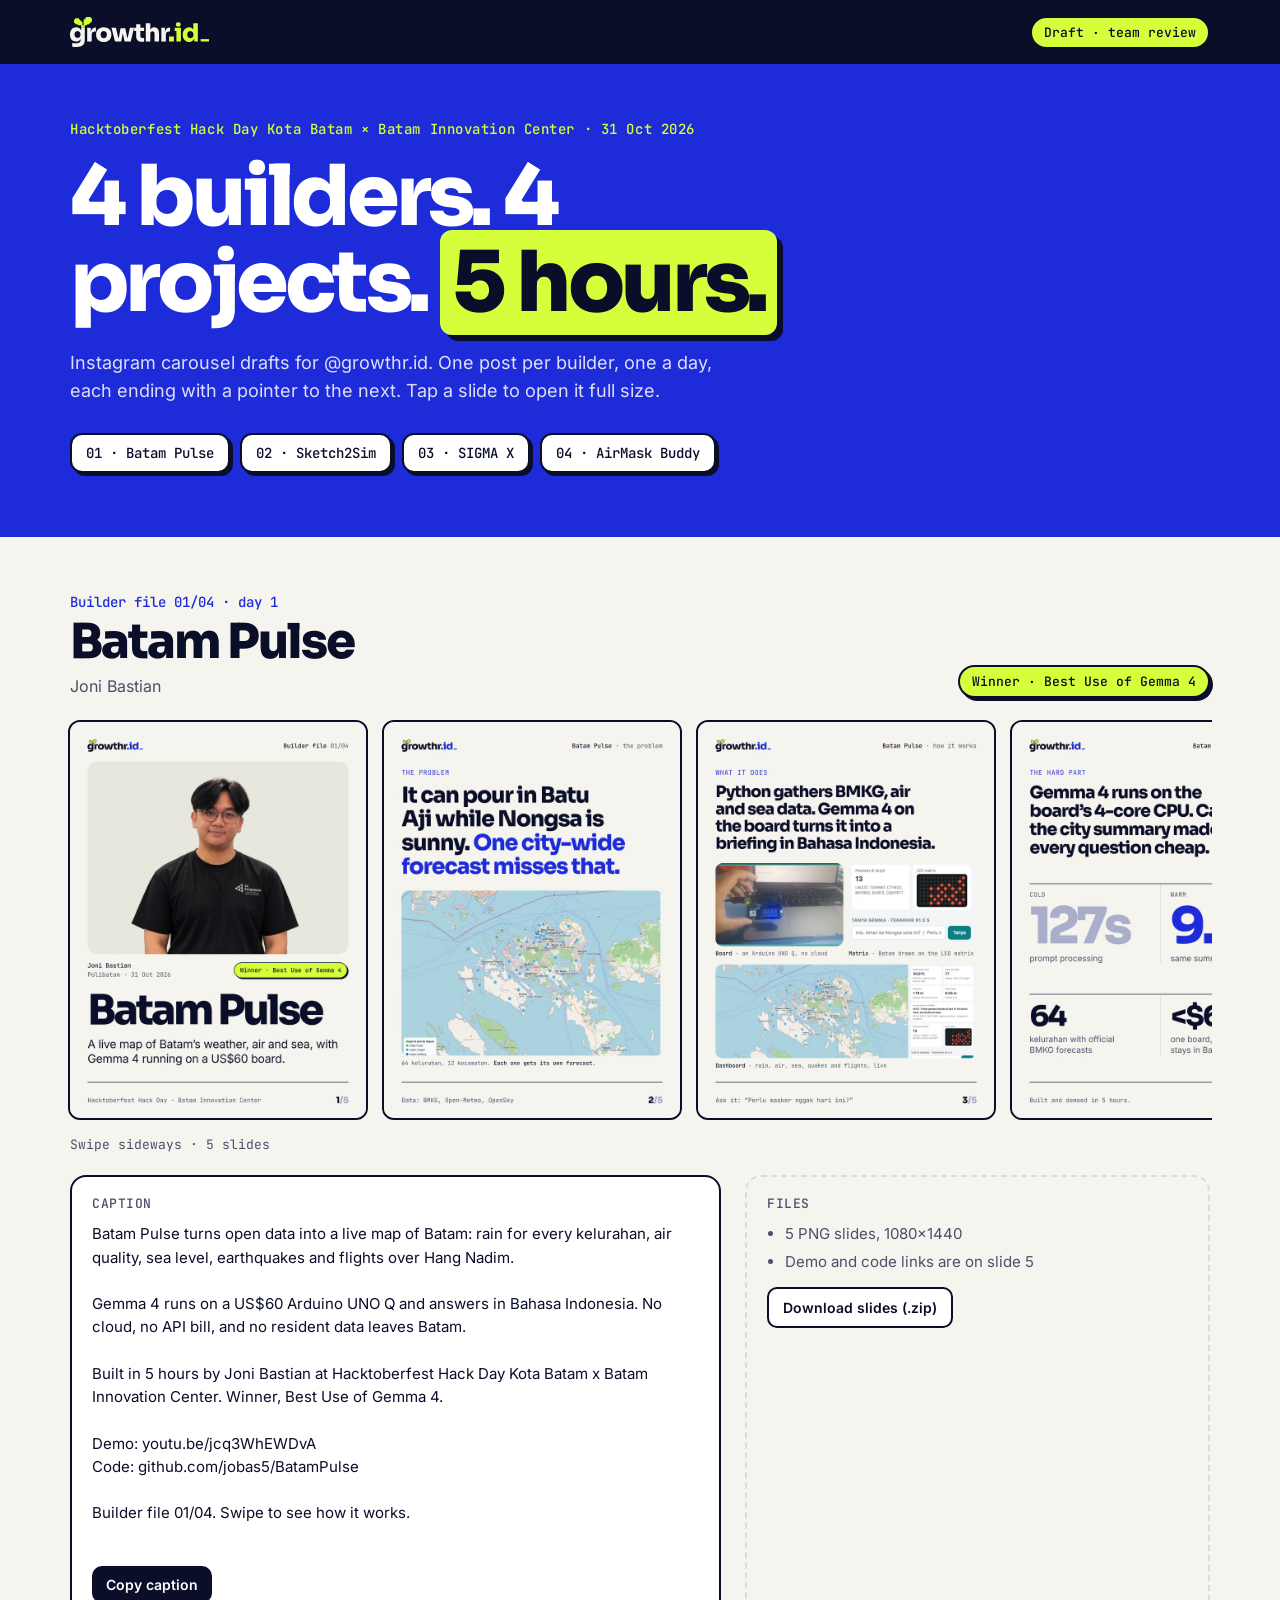
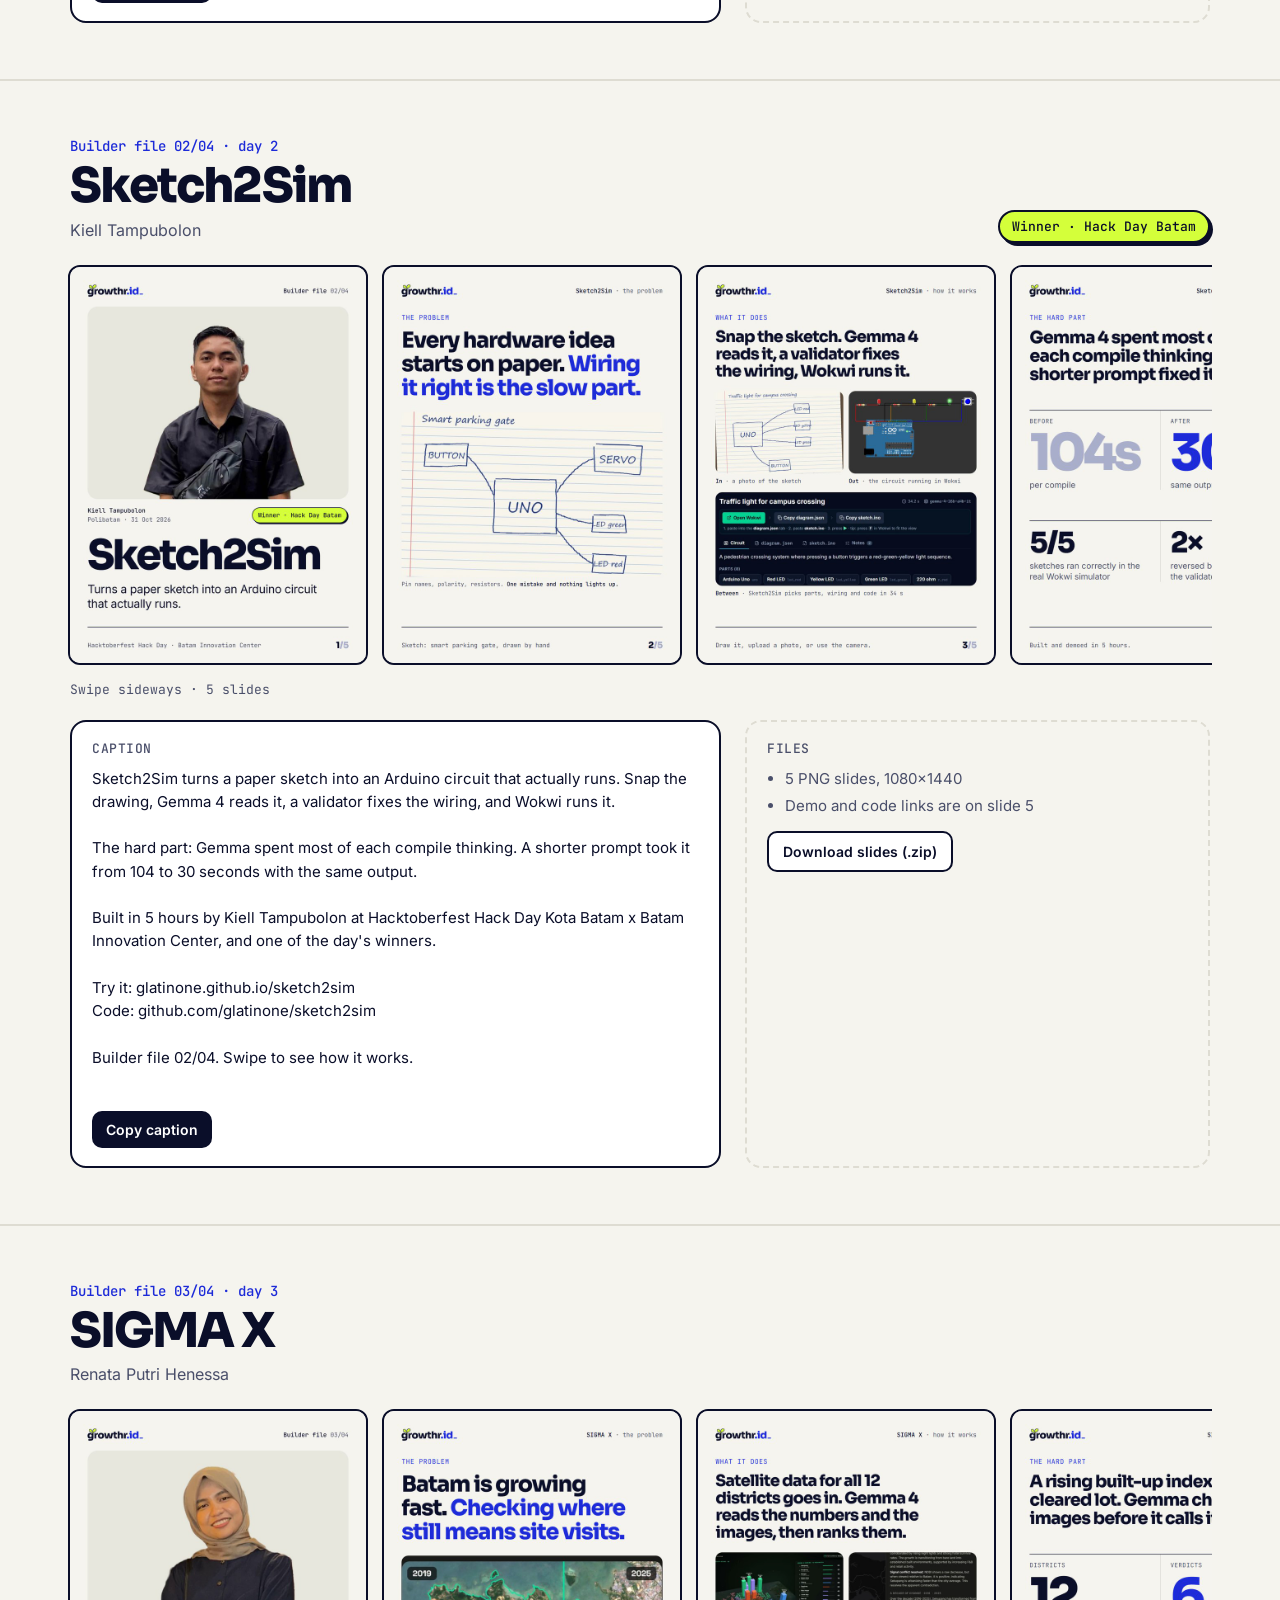
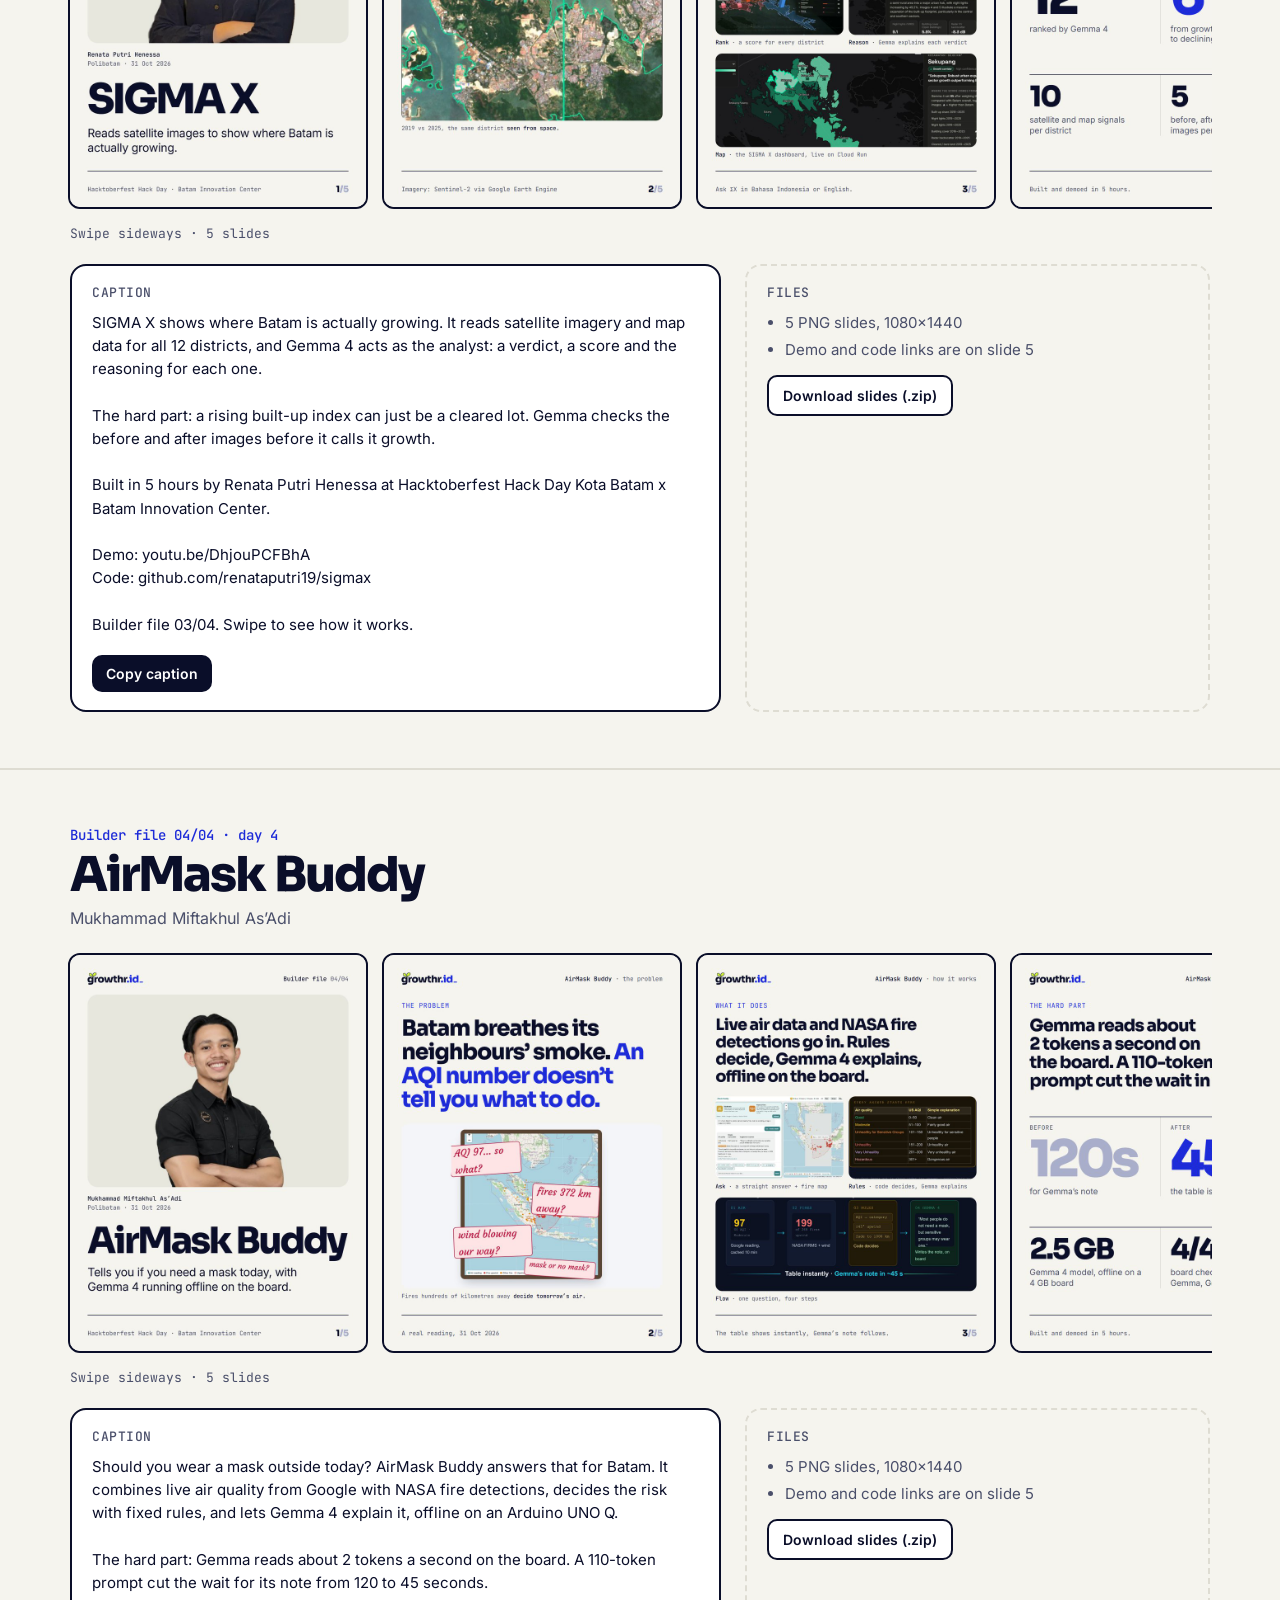
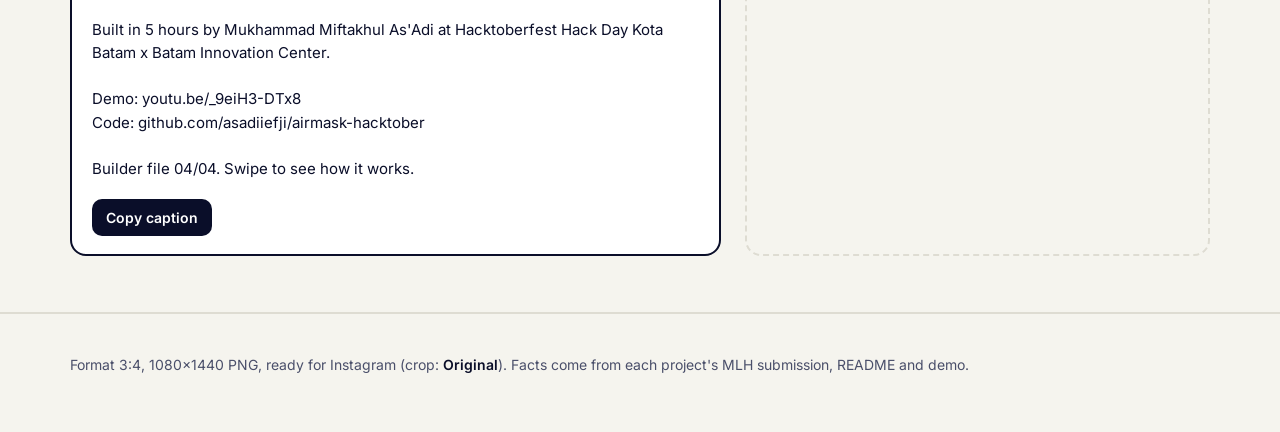
==== index.html @ 1b46425c "Hack Day Batam builder files: carousel preview" ====
<!doctype html>
<html lang="en">
<head>
<meta charset="utf-8">
<meta name="viewport" content="width=device-width, initial-scale=1, viewport-fit=cover">
<meta name="robots" content="noindex, nofollow">
<title>Hack Day Batam · Builder files</title>
<meta property="og:title" content="Hack Day Batam · Builder files (draft)">
<meta property="og:description" content="Instagram carousel drafts for @growthr.id: 4 builders, 4 projects, 5 hours.">
<meta property="og:image" content="slides/joni/slide-01.jpg">
<link rel="icon" href="img/mark.svg">
<link rel="stylesheet" href="fonts/fonts.css">
<style>
/* Layout: growthr.id site language. Ink nav, blue hero with a lime highlight, paper body; each builder is a
   section with a swipeable 3:4 strip (like the IG carousel), the caption, and downloads. Single light theme by choice. */
:root{--ink:#0a0e29;--blue:#1d2bd8;--lime:#d4ff3a;--paper:#f5f4ee;--white:#fff;--mute:#4a4f6a;--line:#dedcd2;
  --display:"Sora","Arial Black",Arial,sans-serif;--body:"Inter","Segoe UI",Arial,sans-serif;--mono:"JetBrains Mono",Consolas,monospace;
  color-scheme:light}
*{box-sizing:border-box}
html,body{margin:0}
body{background:var(--paper);color:var(--ink);font-family:var(--body);font-size:16px;line-height:1.55;-webkit-font-smoothing:antialiased}
a{color:inherit}
.wrap{max-width:1180px;margin:0 auto;padding-inline:20px}
nav{background:var(--ink);color:var(--white);padding-top:env(safe-area-inset-top,0px)}
nav .wrap{display:flex;justify-content:space-between;align-items:center;gap:16px;height:64px}
nav img{height:30px;display:block}
.draft{font:500 13px var(--mono);background:var(--lime);color:var(--ink);padding:6px 12px;border-radius:999px;border:2px solid var(--ink);white-space:nowrap}
.hero{background:var(--blue);color:var(--white);padding-block:56px 64px}
.eyebrow{font:500 14px var(--mono);letter-spacing:.04em;color:var(--lime);margin:0}
h1{font-family:var(--display);font-weight:800;letter-spacing:-.045em;line-height:1.02;font-size:clamp(40px,7.5vw,84px);margin:16px 0 0;text-wrap:balance}
h1 mark{background:var(--lime);color:var(--ink);padding:0 .14em;border-radius:12px;box-shadow:6px 6px 0 var(--ink);-webkit-box-decoration-break:clone;box-decoration-break:clone}
.lede{max-width:60ch;margin:24px 0 0;font-size:18px;color:rgba(255,255,255,.85)}
.jump{display:flex;flex-wrap:wrap;gap:10px;margin-top:28px}
.jump a{font:500 14px var(--mono);text-decoration:none;background:var(--white);color:var(--ink);padding:9px 14px;border-radius:12px;border:2px solid var(--ink);box-shadow:3px 3px 0 var(--ink)}
.jump a:hover{transform:translate(-1px,-1px);box-shadow:4px 4px 0 var(--ink)}
.jump a:focus-visible,.btn:focus-visible{outline:3px solid var(--lime);outline-offset:3px}
section.b{padding-block:56px;border-bottom:2px solid var(--line)}
.bh{display:flex;flex-wrap:wrap;align-items:flex-end;justify-content:space-between;gap:12px 24px}
.no{font:500 14px var(--mono);color:var(--blue);margin:0}
h2{font-family:var(--display);font-weight:800;letter-spacing:-.04em;font-size:clamp(30px,4.6vw,48px);line-height:1.05;margin:6px 0 0}
.by{margin:6px 0 0;color:var(--mute)}
.win{font:500 13px var(--mono);background:var(--lime);padding:6px 12px;border-radius:999px;border:2px solid var(--ink);box-shadow:3px 3px 0 var(--ink);white-space:nowrap}
.strip{display:flex;gap:14px;overflow-x:auto;scroll-snap-type:x mandatory;padding:22px 2px 16px;margin-inline:-2px}
.strip a{flex:0 0 min(76vw,300px);scroll-snap-align:start;display:block}
.strip img{width:100%;aspect-ratio:3/4;display:block;border-radius:12px;border:2px solid var(--ink);background:var(--white)}
.hint{font:13px var(--mono);color:var(--mute);margin:0}
.grid{display:grid;grid-template-columns:minmax(0,1.4fr) minmax(0,1fr);gap:24px;margin-top:22px}
@media (max-width:760px){.grid{grid-template-columns:1fr}}
.cap{background:var(--white);border:2px solid var(--ink);border-radius:16px;padding:18px 20px;min-width:0}
.cap h3,.dl h3{font:500 13px var(--mono);letter-spacing:.04em;text-transform:uppercase;color:var(--mute);margin:0 0 10px}
.cap pre{white-space:pre-wrap;word-break:break-word;font:15px/1.55 var(--body);margin:0;max-height:330px;overflow:auto}
.btn{font:600 14px var(--body);background:var(--ink);color:var(--white);border:0;border-radius:10px;padding:10px 14px;cursor:pointer;text-decoration:none;display:inline-block}
.btn.alt{background:var(--white);color:var(--ink);border:2px solid var(--ink)}
.row{display:flex;flex-wrap:wrap;gap:10px;margin-top:14px}
.dl{border:2px dashed var(--line);border-radius:16px;padding:18px 20px;min-width:0}
.dl ul{margin:0;padding-left:18px;color:var(--mute);font-size:15px}
.dl li{margin:4px 0}
footer{padding-block:40px 56px;color:var(--mute);font-size:14px}
footer b{color:var(--ink)}
@media (prefers-reduced-motion:reduce){.jump a:hover{transform:none}}
</style>
</head>
<body>
<nav><div class="wrap"><img src="img/logo-dark.svg" alt="growthr.id"><span class="draft">Draft · team review</span></div></nav>
<header class="hero"><div class="wrap">
  <p class="eyebrow">Hacktoberfest Hack Day Kota Batam × Batam Innovation Center · 31 Oct 2026</p>
  <h1>4 builders. 4 projects. <mark>5 hours.</mark></h1>
  <p class="lede">Instagram carousel drafts for @growthr.id. One post per builder, one a day, each ending with a pointer to the next. Tap a slide to open it full size.</p>
  <div class="jump" id="jump"></div>
</div></header>
<main id="list"></main>
<footer><div class="wrap">Format 3:4, 1080×1440 PNG, ready for Instagram (crop: <b>Original</b>). Facts come from each project's MLH submission, README and demo.</div></footer>
<script src="builders.js"></script>
<script src="captions.js"></script>
<script>
const pad=n=>String(n).padStart(2,'0');
document.getElementById('jump').innerHTML=BUILDERS.map(b=>`<a href="#${b.id}">${pad(b.n)} · ${b.project}</a>`).join('');
document.getElementById('list').innerHTML=BUILDERS.map(b=>`
<section class="b" id="${b.id}"><div class="wrap">
  <div class="bh"><div><p class="no">Builder file ${pad(b.n)}/04 · day ${b.n}</p><h2>${b.project}</h2><p class="by">${b.name}</p></div>${b.tag?`<span class="win">${b.tag}</span>`:''}</div>
  <div class="strip">${[1,2,3,4,5].map(i=>`<a href="slides/${b.id}/slide-0${i}.png" target="_blank" rel="noopener"><img loading="lazy" src="slides/${b.id}/slide-0${i}.jpg" alt="${b.project}, slide ${i} of 5"></a>`).join('')}</div>
  <p class="hint">Swipe sideways · 5 slides</p>
  <div class="grid">
    <div class="cap"><h3>Caption</h3><pre id="cap-${b.id}"></pre><div class="row"><button class="btn" id="copy-${b.id}">Copy caption</button></div></div>
    <div class="dl"><h3>Files</h3><ul><li>5 PNG slides, 1080×1440</li><li>Demo and code links are on slide 5</li></ul>
      <div class="row"><a class="btn alt" href="zip/${b.id}.zip" download>Download slides (.zip)</a></div></div>
  </div>
</div></section>`).join('');
BUILDERS.forEach(b=>{
  const pre=document.getElementById('cap-'+b.id); pre.textContent=CAPTIONS[b.id]||'';
  const btn=document.getElementById('copy-'+b.id);
  btn.addEventListener('click',()=>{navigator.clipboard.writeText(pre.textContent).then(()=>{btn.textContent='Copied';setTimeout(()=>btn.textContent='Copy caption',1600)},()=>{const r=document.createRange();r.selectNodeContents(pre);const s=getSelection();s.removeAllRanges();s.addRange(r);btn.textContent='Selected, press Ctrl+C'})});
});
</script>
</body>
</html>
---- fonts/fonts.css ----
@font-face{font-family:'Inter';font-weight:400;font-style:normal;font-display:block;src:url(Inter-400.woff2) format('woff2')}
@font-face{font-family:'Inter';font-weight:500;font-style:normal;font-display:block;src:url(Inter-500.woff2) format('woff2')}
@font-face{font-family:'Inter';font-weight:600;font-style:normal;font-display:block;src:url(Inter-600.woff2) format('woff2')}
@font-face{font-family:'JetBrains Mono';font-weight:400;font-style:normal;font-display:block;src:url(JetBrainsMono-400.woff2) format('woff2')}
@font-face{font-family:'JetBrains Mono';font-weight:500;font-style:normal;font-display:block;src:url(JetBrainsMono-500.woff2) format('woff2')}
@font-face{font-family:'Sora';font-weight:600;font-style:normal;font-display:block;src:url(Sora-600.woff2) format('woff2')}
@font-face{font-family:'Sora';font-weight:700;font-style:normal;font-display:block;src:url(Sora-700.woff2) format('woff2')}
@font-face{font-family:'Sora';font-weight:800;font-style:normal;font-display:block;src:url(Sora-800.woff2) format('woff2')}
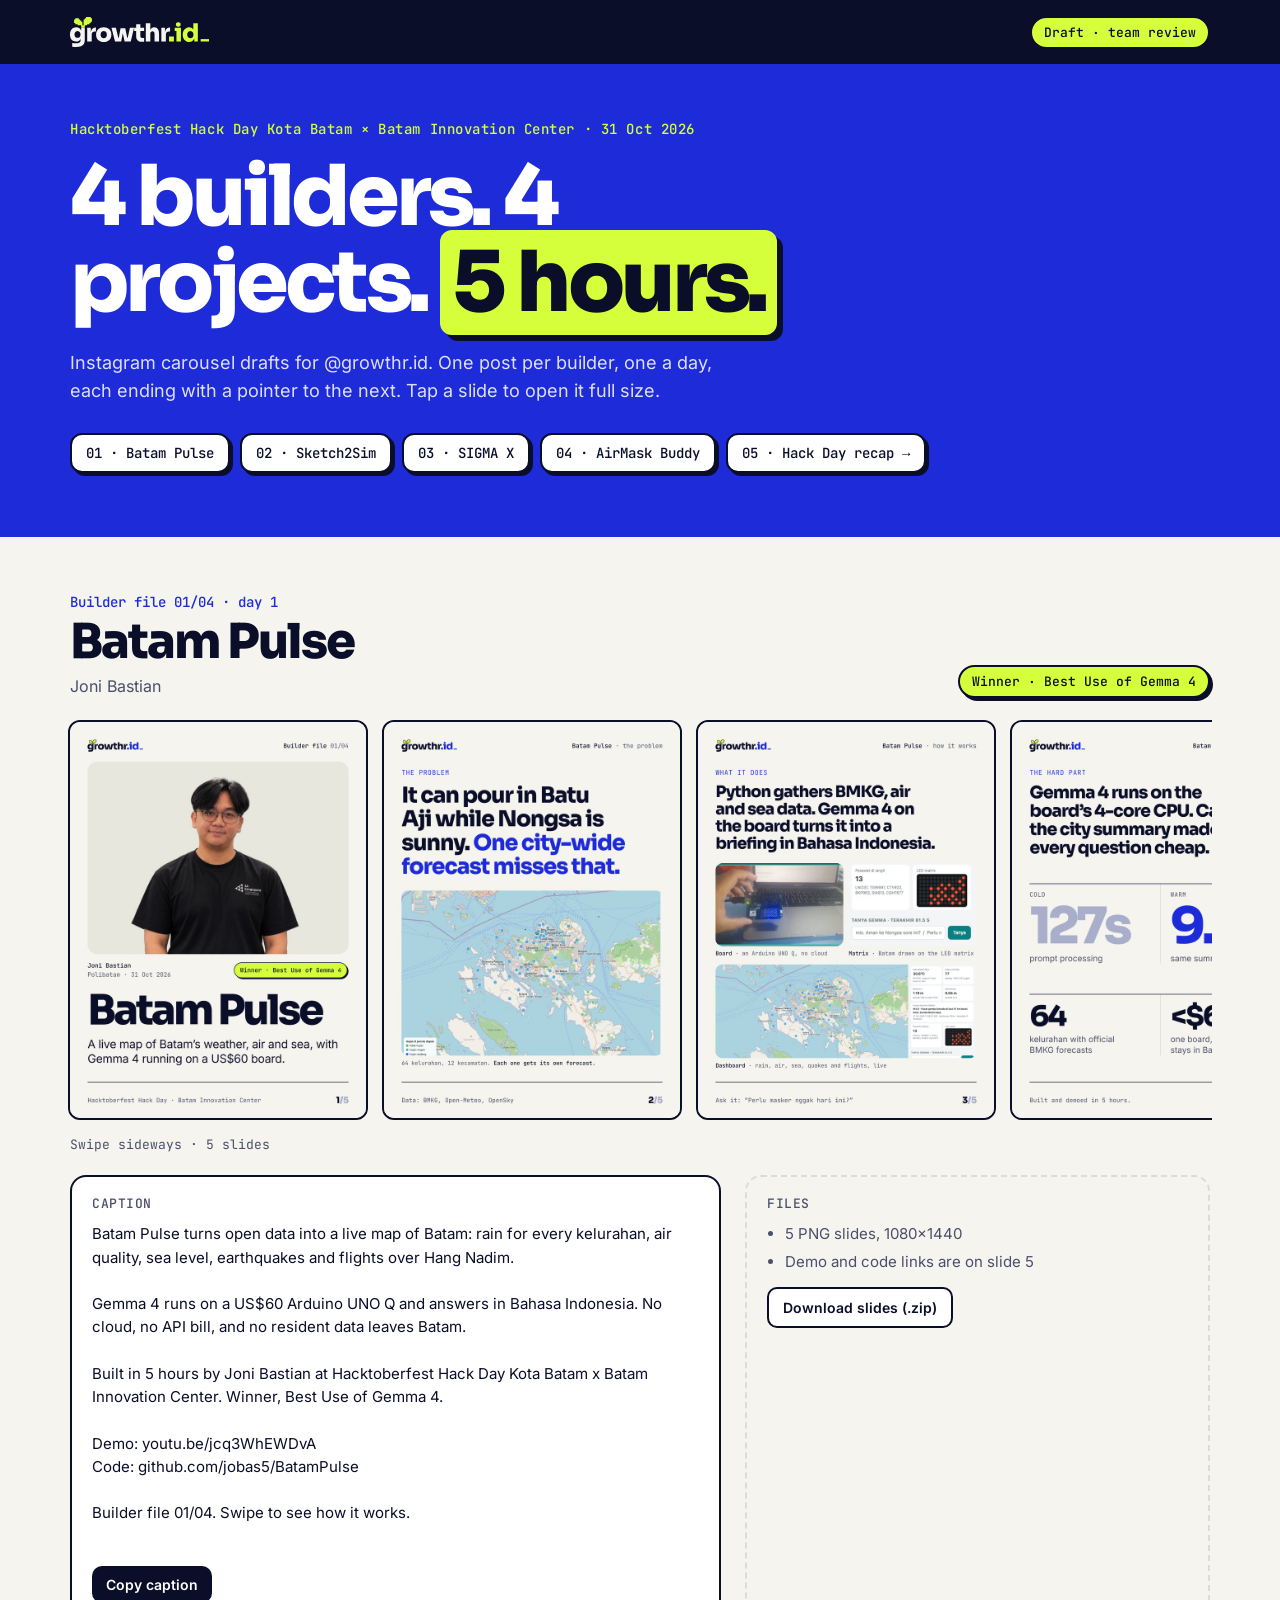
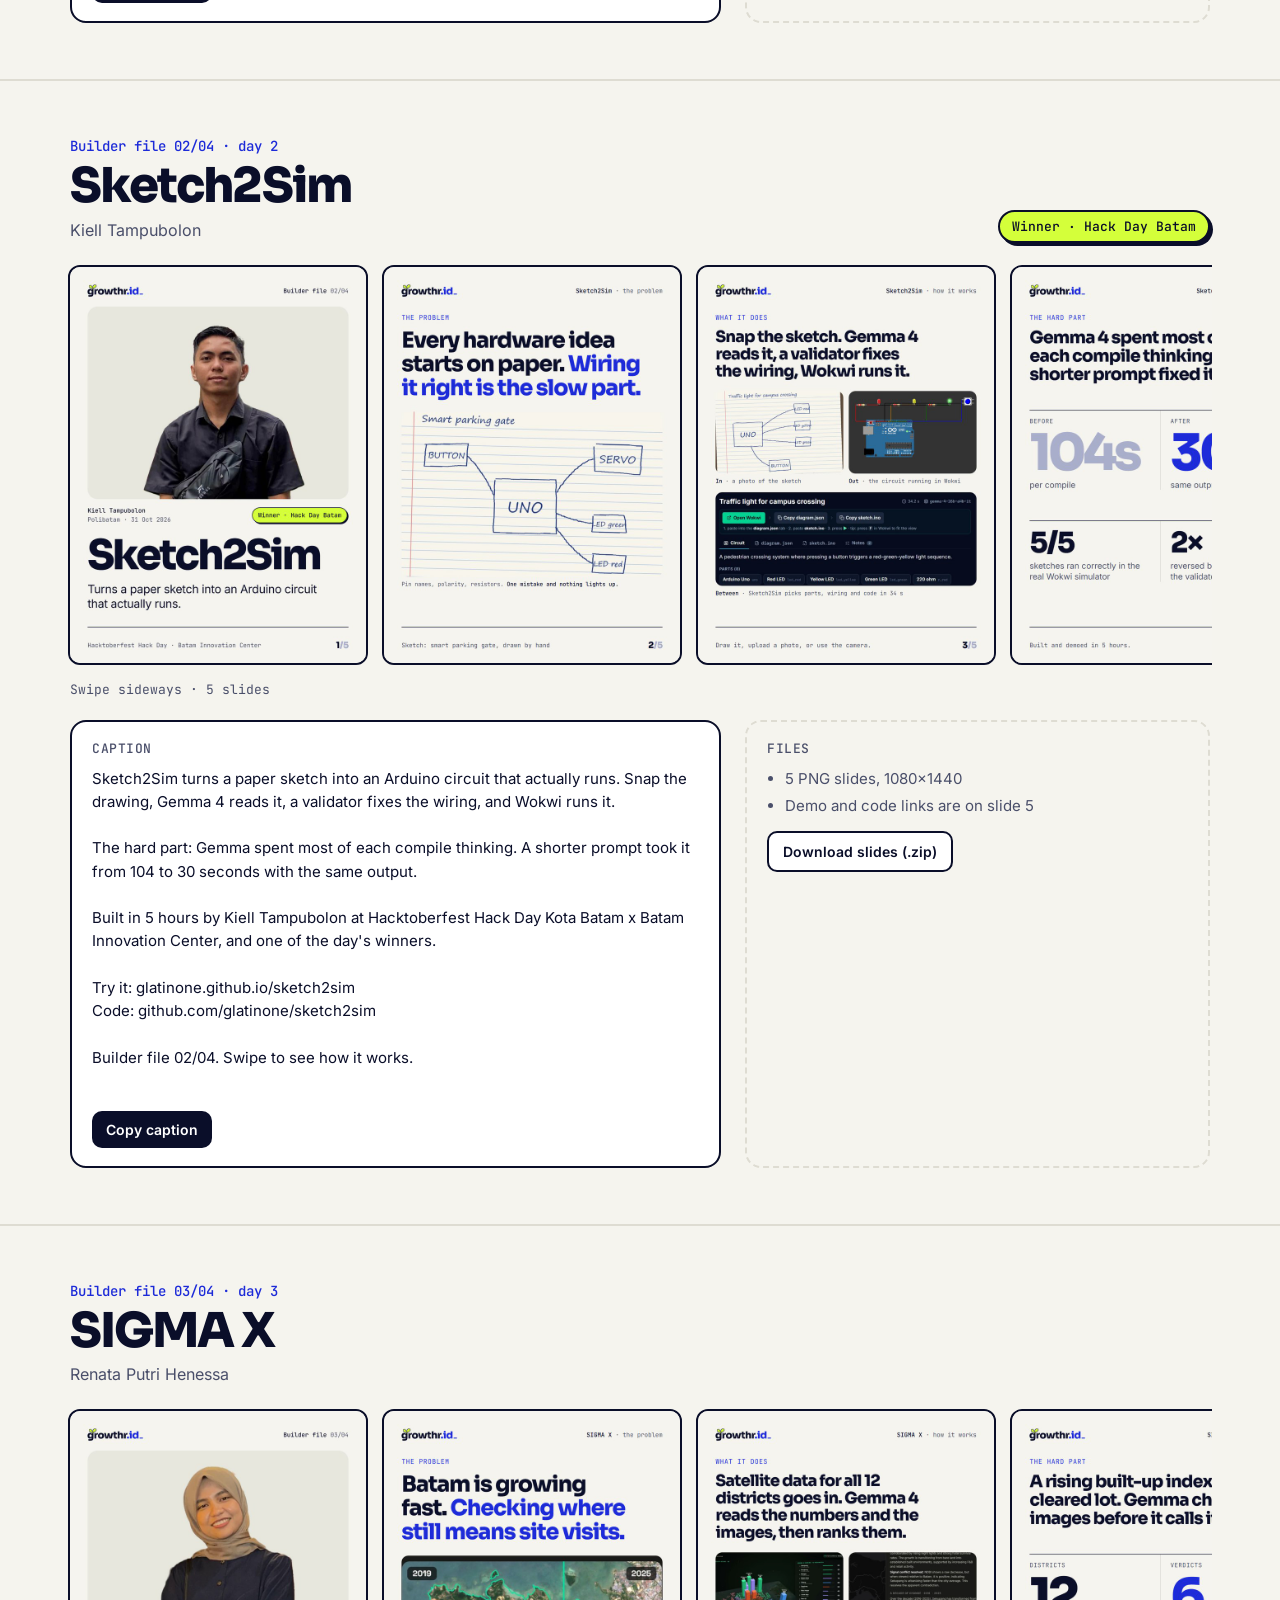
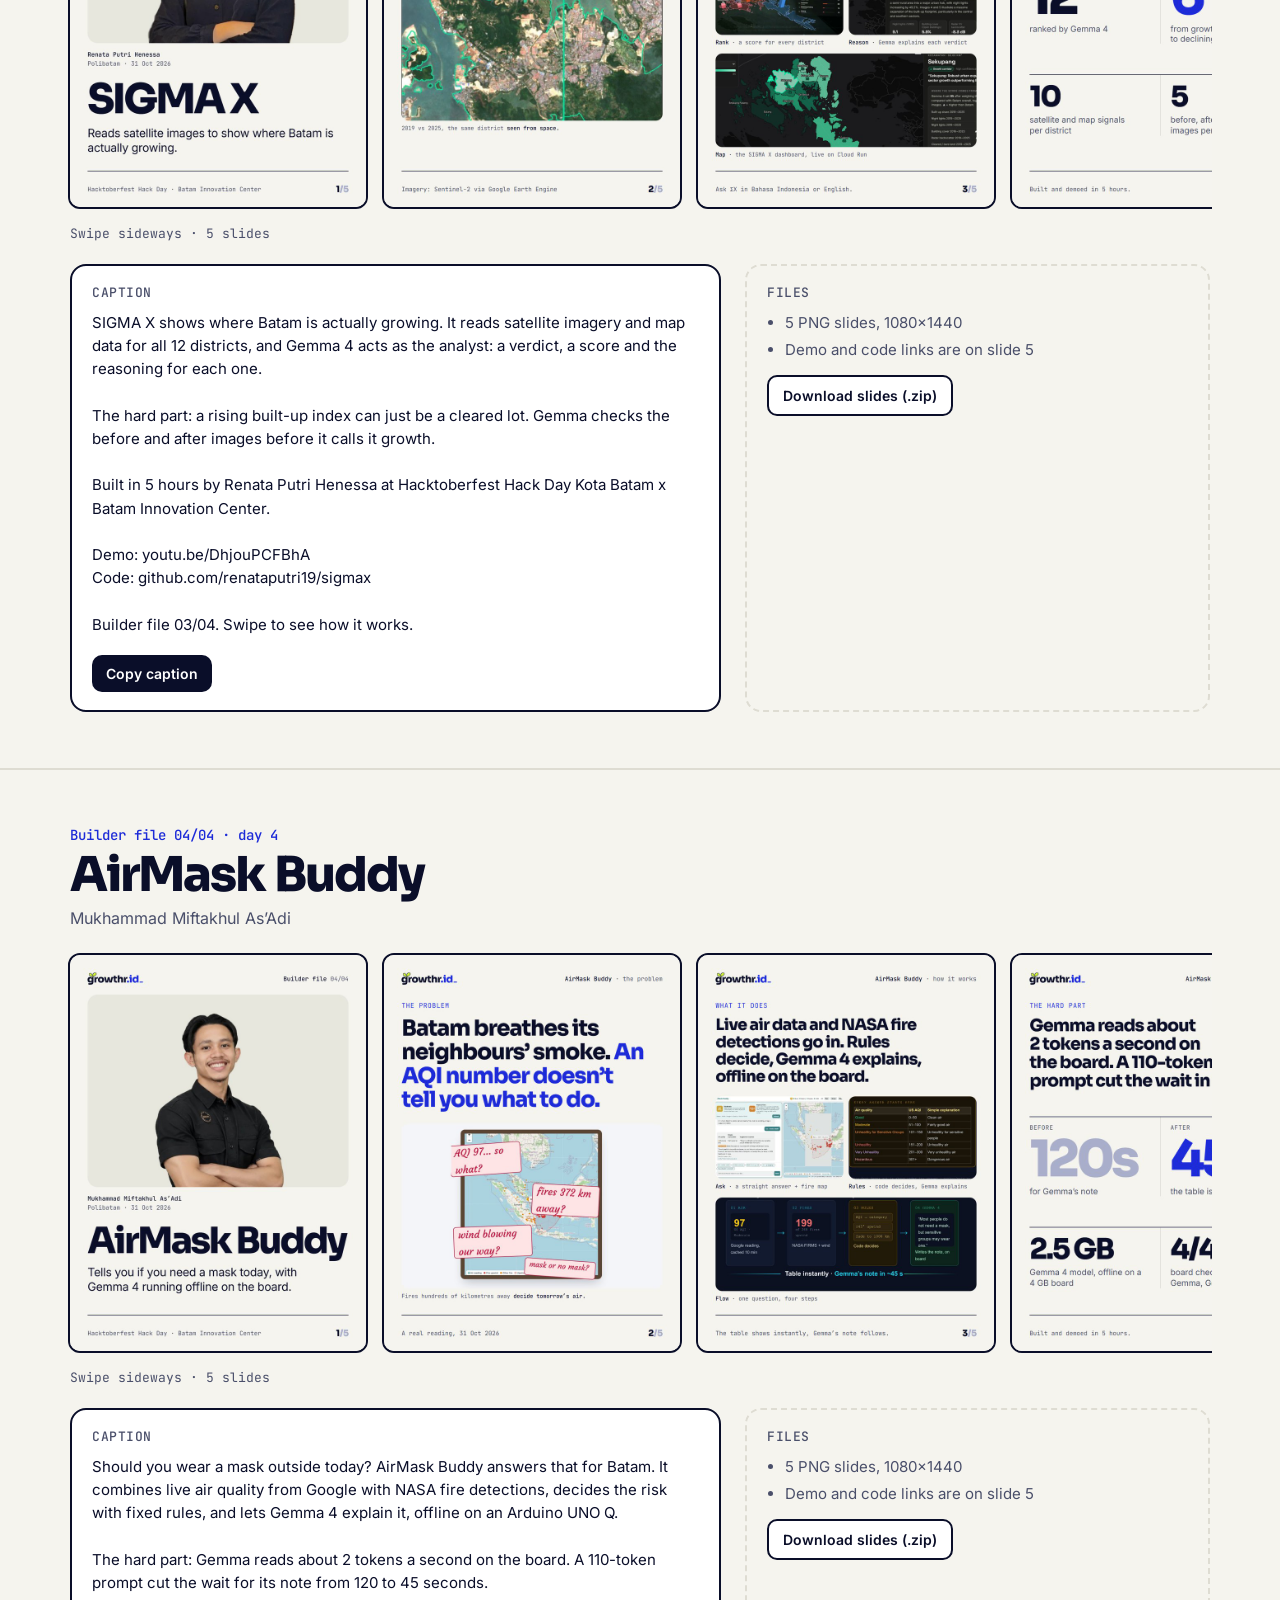
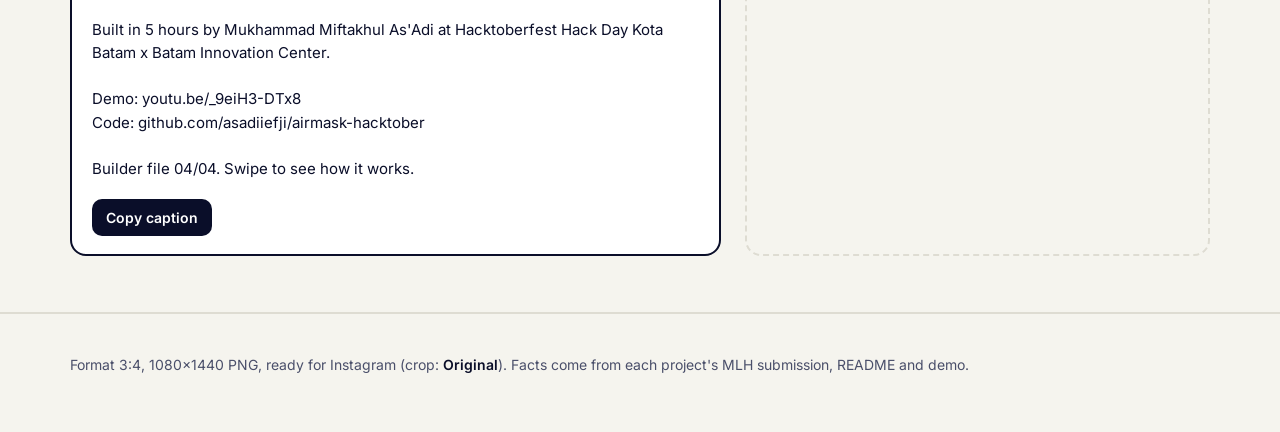
==== commit 30b5206c: "Add Hack Day recap draft (post 05) and link it from the builder files page Co-Authored-By: Claude Op" ====
--- a/index.html
+++ b/index.html
@@ -74,7 +74,7 @@
 <script src="captions.js"></script>
 <script>
 const pad=n=>String(n).padStart(2,'0');
-document.getElementById('jump').innerHTML=BUILDERS.map(b=>`<a href="#${b.id}">${pad(b.n)} · ${b.project}</a>`).join('');
+document.getElementById('jump').innerHTML=BUILDERS.map(b=>`<a href="#${b.id}">${pad(b.n)} · ${b.project}</a>`).join('')+'<a href="recap/">05 · Hack Day recap →</a>';
 document.getElementById('list').innerHTML=BUILDERS.map(b=>`
 <section class="b" id="${b.id}"><div class="wrap">
   <div class="bh"><div><p class="no">Builder file ${pad(b.n)}/04 · day ${b.n}</p><h2>${b.project}</h2><p class="by">${b.name}</p></div>${b.tag?`<span class="win">${b.tag}</span>`:''}</div>
